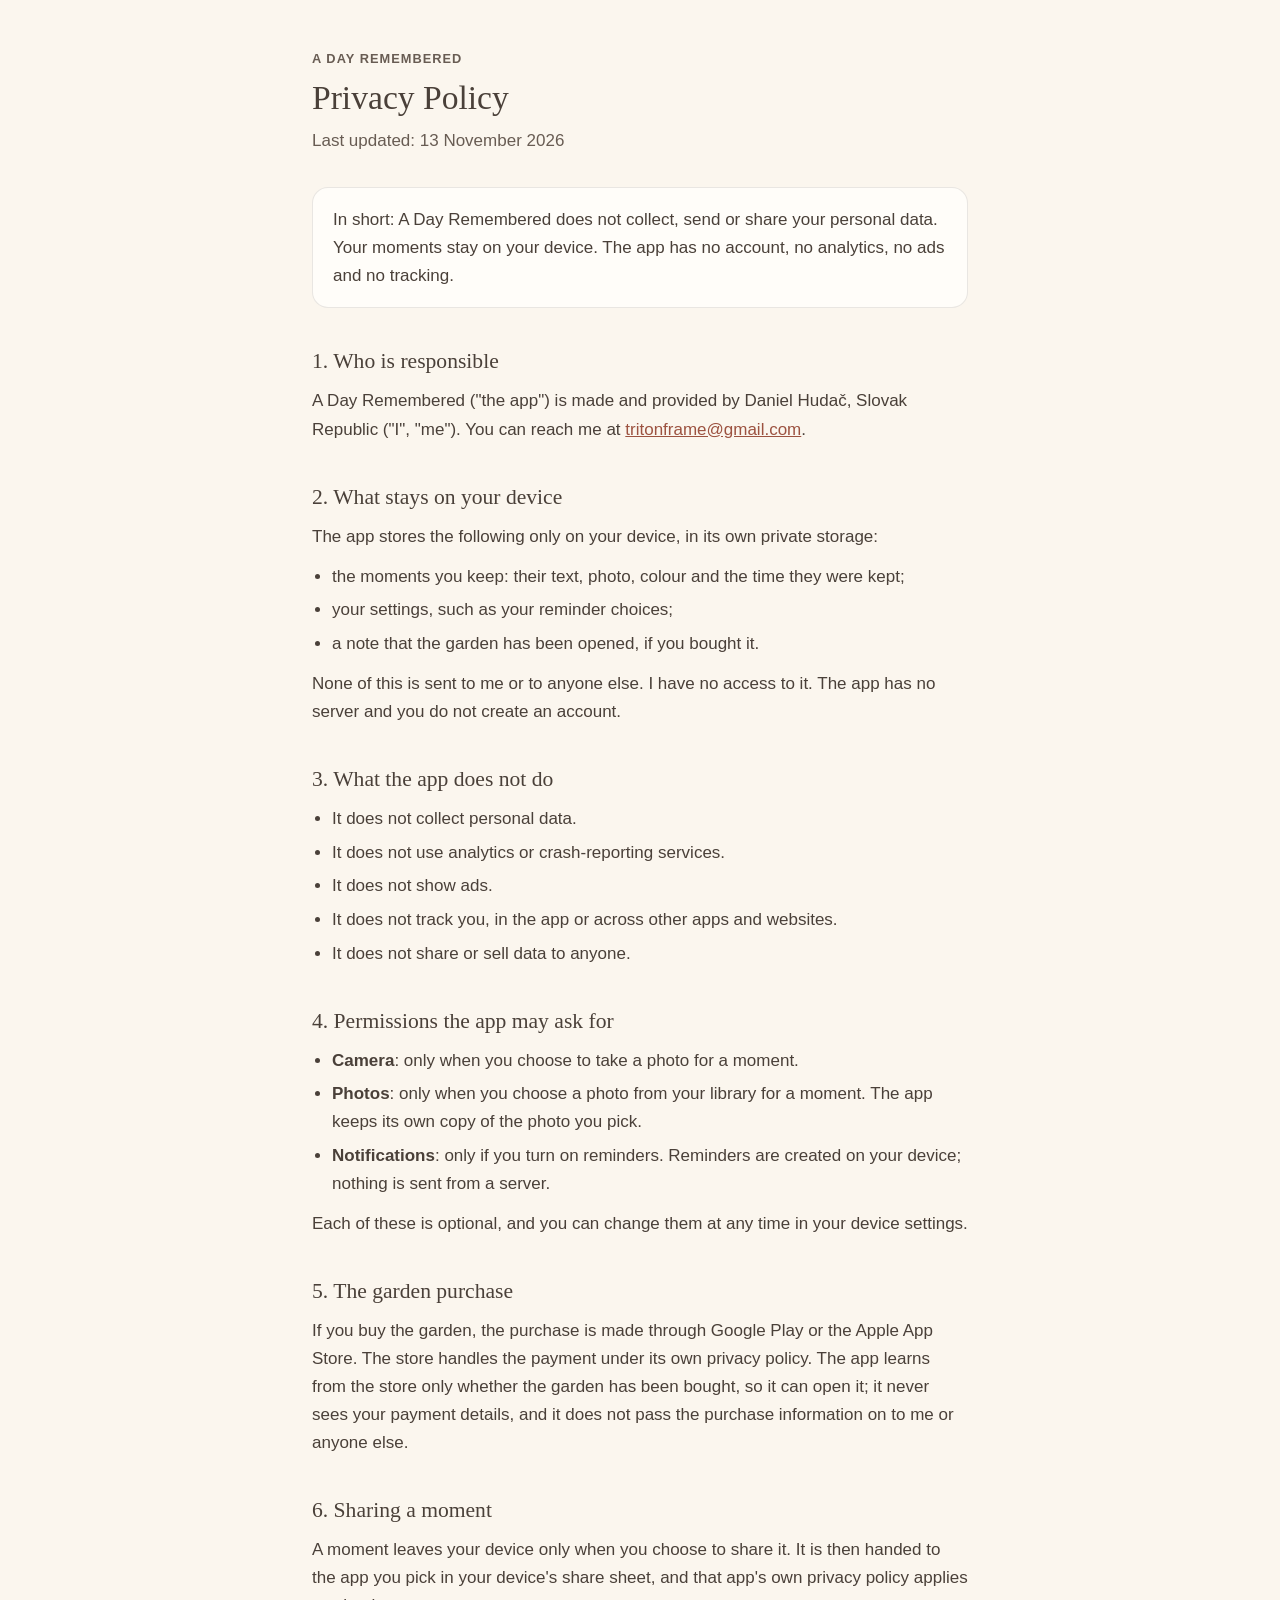
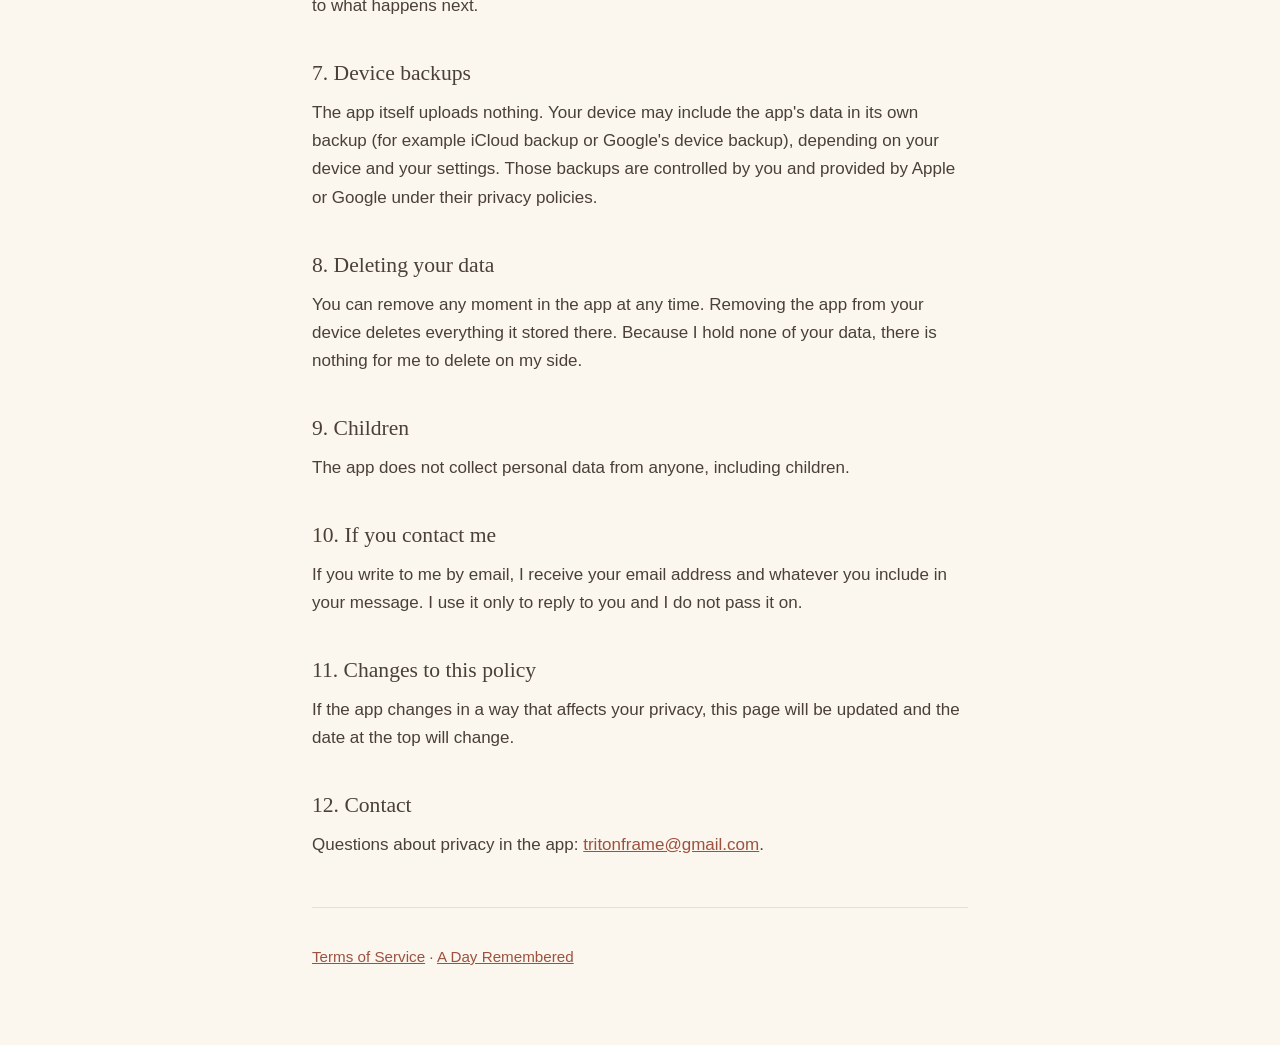
==== privacy.html @ aff54a11 "Add Terms of Service and Privacy Policy pages Co-authored-by: Copilot <223556219+Copilot@users.norep" ====
<!doctype html>
<html lang="en">
<head>
  <meta charset="utf-8">
  <meta name="viewport" content="width=device-width, initial-scale=1">
  <title>Privacy Policy – A Day Remembered</title>
  <meta name="description" content="Privacy Policy for the A Day Remembered app for Android and iOS.">
  <link rel="stylesheet" href="style.css">
</head>
<body>
<main>
  <p class="app">A Day Remembered</p>
  <h1>Privacy Policy</h1>
  <p class="updated">Last updated: 13 November 2026</p>

  <div class="summary">
    <p>In short: A Day Remembered does not collect, send or share your personal data. Your moments stay on your device. The app has no account, no analytics, no ads and no tracking.</p>
  </div>

  <h2>1. Who is responsible</h2>
  <p>A Day Remembered ("the app") is made and provided by Daniel Hudač, Slovak Republic ("I", "me"). You can reach me at <a href="mailto:tritonframe@gmail.com">tritonframe@gmail.com</a>.</p>

  <h2>2. What stays on your device</h2>
  <p>The app stores the following only on your device, in its own private storage:</p>
  <ul>
    <li>the moments you keep: their text, photo, colour and the time they were kept;</li>
    <li>your settings, such as your reminder choices;</li>
    <li>a note that the garden has been opened, if you bought it.</li>
  </ul>
  <p>None of this is sent to me or to anyone else. I have no access to it. The app has no server and you do not create an account.</p>

  <h2>3. What the app does not do</h2>
  <ul>
    <li>It does not collect personal data.</li>
    <li>It does not use analytics or crash-reporting services.</li>
    <li>It does not show ads.</li>
    <li>It does not track you, in the app or across other apps and websites.</li>
    <li>It does not share or sell data to anyone.</li>
  </ul>

  <h2>4. Permissions the app may ask for</h2>
  <ul>
    <li><strong>Camera</strong>: only when you choose to take a photo for a moment.</li>
    <li><strong>Photos</strong>: only when you choose a photo from your library for a moment. The app keeps its own copy of the photo you pick.</li>
    <li><strong>Notifications</strong>: only if you turn on reminders. Reminders are created on your device; nothing is sent from a server.</li>
  </ul>
  <p>Each of these is optional, and you can change them at any time in your device settings.</p>

  <h2>5. The garden purchase</h2>
  <p>If you buy the garden, the purchase is made through Google Play or the Apple App Store. The store handles the payment under its own privacy policy. The app learns from the store only whether the garden has been bought, so it can open it; it never sees your payment details, and it does not pass the purchase information on to me or anyone else.</p>

  <h2>6. Sharing a moment</h2>
  <p>A moment leaves your device only when you choose to share it. It is then handed to the app you pick in your device's share sheet, and that app's own privacy policy applies to what happens next.</p>

  <h2>7. Device backups</h2>
  <p>The app itself uploads nothing. Your device may include the app's data in its own backup (for example iCloud backup or Google's device backup), depending on your device and your settings. Those backups are controlled by you and provided by Apple or Google under their privacy policies.</p>

  <h2>8. Deleting your data</h2>
  <p>You can remove any moment in the app at any time. Removing the app from your device deletes everything it stored there. Because I hold none of your data, there is nothing for me to delete on my side.</p>

  <h2>9. Children</h2>
  <p>The app does not collect personal data from anyone, including children.</p>

  <h2>10. If you contact me</h2>
  <p>If you write to me by email, I receive your email address and whatever you include in your message. I use it only to reply to you and I do not pass it on.</p>

  <h2>11. Changes to this policy</h2>
  <p>If the app changes in a way that affects your privacy, this page will be updated and the date at the top will change.</p>

  <h2>12. Contact</h2>
  <p>Questions about privacy in the app: <a href="mailto:tritonframe@gmail.com">tritonframe@gmail.com</a>.</p>

  <footer>
    <p><a href="terms.html">Terms of Service</a> · <a href="./">A Day Remembered</a></p>
  </footer>
</main>
</body>
</html>
---- style.css ----
:root {
  --bg: #FBF6EE;
  --surface: #FFFDF9;
  --text: #4A4039;
  --dim: #685C53;
  --link: #9C5240;
  --line: rgba(74, 64, 57, 0.12);
}

* {
  box-sizing: border-box;
}

body {
  margin: 0;
  background: var(--bg);
  color: var(--text);
  font-family: -apple-system, BlinkMacSystemFont, "Segoe UI", Roboto, Helvetica, Arial, sans-serif;
  font-size: 17px;
  line-height: 1.65;
}

main {
  max-width: 44rem;
  margin: 0 auto;
  padding: 3rem 1.5rem 4rem;
}

.app {
  margin: 0 0 0.5rem;
  font-size: 0.8rem;
  font-weight: 600;
  letter-spacing: 0.08em;
  text-transform: uppercase;
  color: var(--dim);
}

h1,
h2 {
  font-family: Georgia, "Times New Roman", serif;
  font-weight: normal;
  line-height: 1.25;
}

h1 {
  margin: 0 0 0.5rem;
  font-size: 2.1rem;
}

h2 {
  margin: 2.5rem 0 0.5rem;
  font-size: 1.35rem;
}

p,
ul {
  margin: 0.75rem 0;
}

ul {
  padding-left: 1.25rem;
}

li {
  margin: 0.35rem 0;
}

a {
  color: var(--link);
}

.updated {
  margin: 0 0 2rem;
  color: var(--dim);
}

.summary {
  margin: 0 0 1rem;
  padding: 1.1rem 1.25rem;
  background: var(--surface);
  border: 1px solid var(--line);
  border-radius: 16px;
}

.summary p:first-child {
  margin-top: 0;
}

.summary p:last-child {
  margin-bottom: 0;
}

footer {
  margin-top: 3rem;
  padding-top: 1.5rem;
  border-top: 1px solid var(--line);
  font-size: 0.95rem;
  color: var(--dim);
}
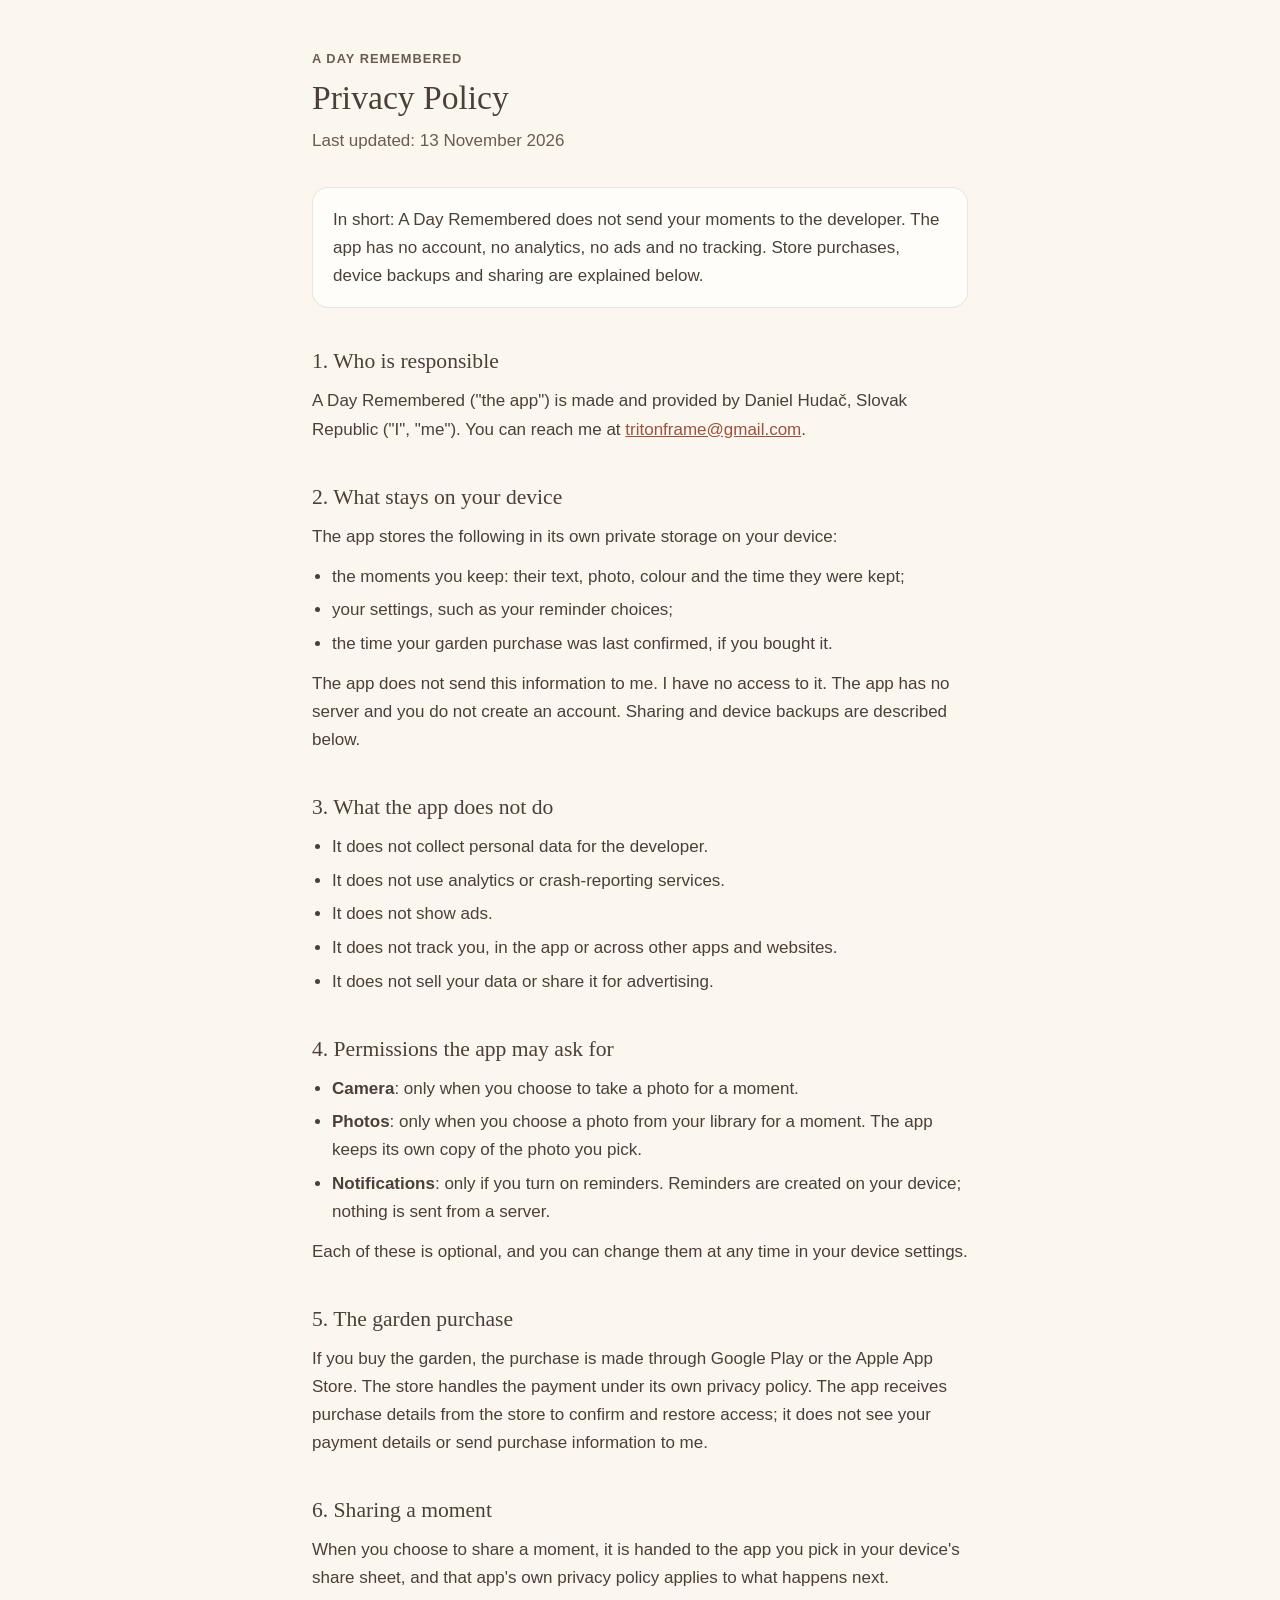
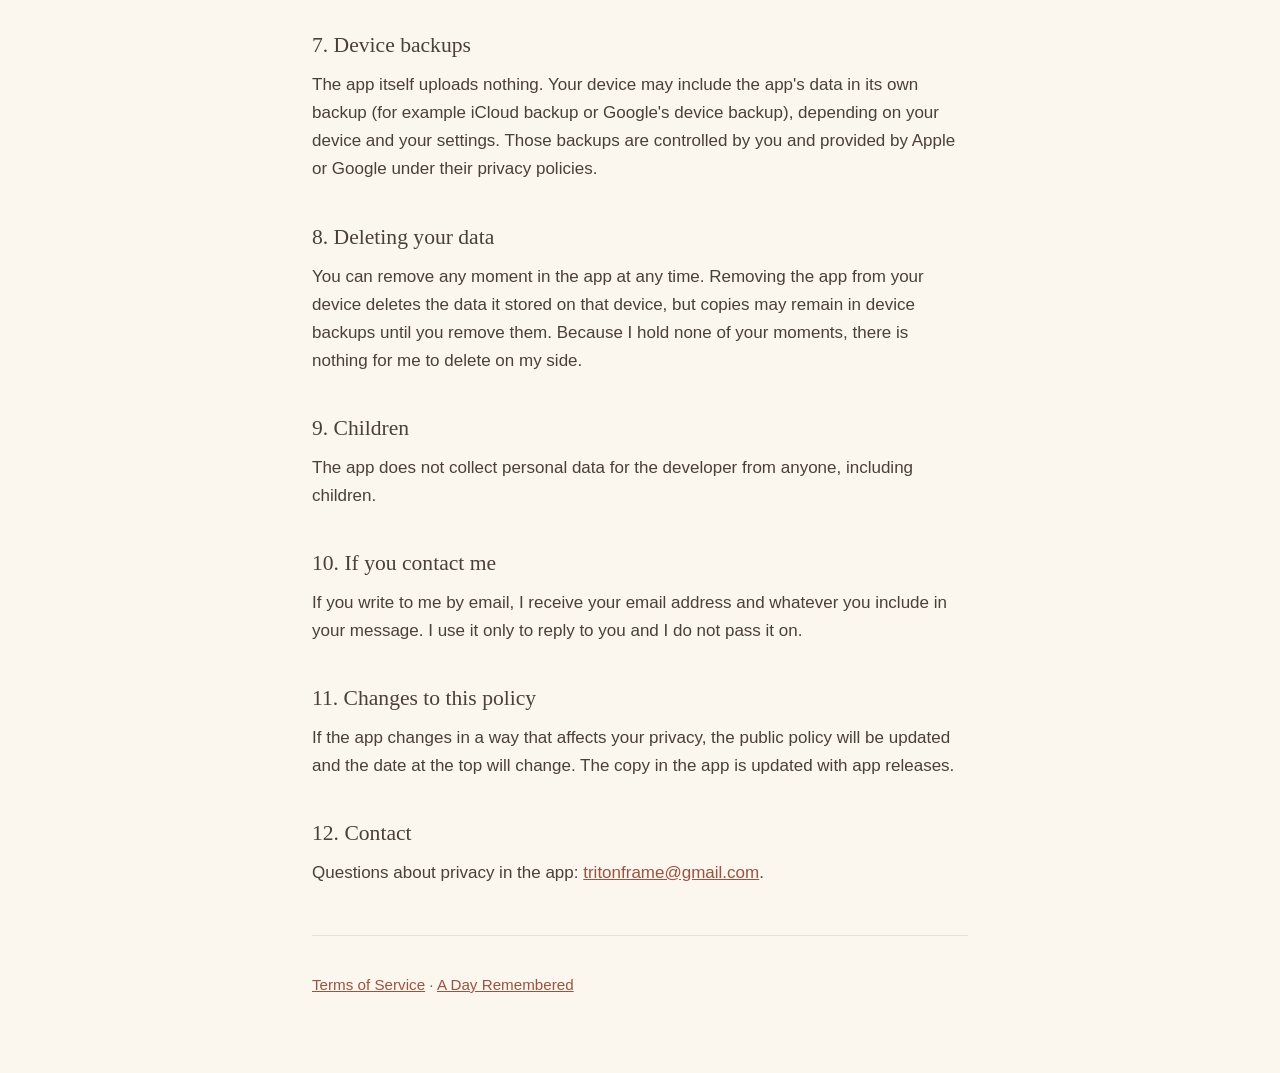
==== commit 6a4687cf: "Clarify privacy policy Co-authored-by: Copilot <223556219+Copilot@users.noreply.github.com>" ====
--- a/privacy.html
+++ b/privacy.html
@@ -14,28 +14,28 @@
   <p class="updated">Last updated: 13 November 2026</p>
 
   <div class="summary">
-    <p>In short: A Day Remembered does not collect, send or share your personal data. Your moments stay on your device. The app has no account, no analytics, no ads and no tracking.</p>
+    <p>In short: A Day Remembered does not send your moments to the developer. The app has no account, no analytics, no ads and no tracking. Store purchases, device backups and sharing are explained below.</p>
   </div>
 
   <h2>1. Who is responsible</h2>
   <p>A Day Remembered ("the app") is made and provided by Daniel Hudač, Slovak Republic ("I", "me"). You can reach me at <a href="mailto:tritonframe@gmail.com">tritonframe@gmail.com</a>.</p>
 
   <h2>2. What stays on your device</h2>
-  <p>The app stores the following only on your device, in its own private storage:</p>
+  <p>The app stores the following in its own private storage on your device:</p>
   <ul>
     <li>the moments you keep: their text, photo, colour and the time they were kept;</li>
     <li>your settings, such as your reminder choices;</li>
-    <li>a note that the garden has been opened, if you bought it.</li>
+    <li>the time your garden purchase was last confirmed, if you bought it.</li>
   </ul>
-  <p>None of this is sent to me or to anyone else. I have no access to it. The app has no server and you do not create an account.</p>
+  <p>The app does not send this information to me. I have no access to it. The app has no server and you do not create an account. Sharing and device backups are described below.</p>
 
   <h2>3. What the app does not do</h2>
   <ul>
-    <li>It does not collect personal data.</li>
+    <li>It does not collect personal data for the developer.</li>
     <li>It does not use analytics or crash-reporting services.</li>
     <li>It does not show ads.</li>
     <li>It does not track you, in the app or across other apps and websites.</li>
-    <li>It does not share or sell data to anyone.</li>
+    <li>It does not sell your data or share it for advertising.</li>
   </ul>
 
   <h2>4. Permissions the app may ask for</h2>
@@ -47,25 +47,25 @@
   <p>Each of these is optional, and you can change them at any time in your device settings.</p>
 
   <h2>5. The garden purchase</h2>
-  <p>If you buy the garden, the purchase is made through Google Play or the Apple App Store. The store handles the payment under its own privacy policy. The app learns from the store only whether the garden has been bought, so it can open it; it never sees your payment details, and it does not pass the purchase information on to me or anyone else.</p>
+  <p>If you buy the garden, the purchase is made through Google Play or the Apple App Store. The store handles the payment under its own privacy policy. The app receives purchase details from the store to confirm and restore access; it does not see your payment details or send purchase information to me.</p>
 
   <h2>6. Sharing a moment</h2>
-  <p>A moment leaves your device only when you choose to share it. It is then handed to the app you pick in your device's share sheet, and that app's own privacy policy applies to what happens next.</p>
+  <p>When you choose to share a moment, it is handed to the app you pick in your device's share sheet, and that app's own privacy policy applies to what happens next.</p>
 
   <h2>7. Device backups</h2>
   <p>The app itself uploads nothing. Your device may include the app's data in its own backup (for example iCloud backup or Google's device backup), depending on your device and your settings. Those backups are controlled by you and provided by Apple or Google under their privacy policies.</p>
 
   <h2>8. Deleting your data</h2>
-  <p>You can remove any moment in the app at any time. Removing the app from your device deletes everything it stored there. Because I hold none of your data, there is nothing for me to delete on my side.</p>
+  <p>You can remove any moment in the app at any time. Removing the app from your device deletes the data it stored on that device, but copies may remain in device backups until you remove them. Because I hold none of your moments, there is nothing for me to delete on my side.</p>
 
   <h2>9. Children</h2>
-  <p>The app does not collect personal data from anyone, including children.</p>
+  <p>The app does not collect personal data for the developer from anyone, including children.</p>
 
   <h2>10. If you contact me</h2>
   <p>If you write to me by email, I receive your email address and whatever you include in your message. I use it only to reply to you and I do not pass it on.</p>
 
   <h2>11. Changes to this policy</h2>
-  <p>If the app changes in a way that affects your privacy, this page will be updated and the date at the top will change.</p>
+  <p>If the app changes in a way that affects your privacy, the public policy will be updated and the date at the top will change. The copy in the app is updated with app releases.</p>
 
   <h2>12. Contact</h2>
   <p>Questions about privacy in the app: <a href="mailto:tritonframe@gmail.com">tritonframe@gmail.com</a>.</p>
